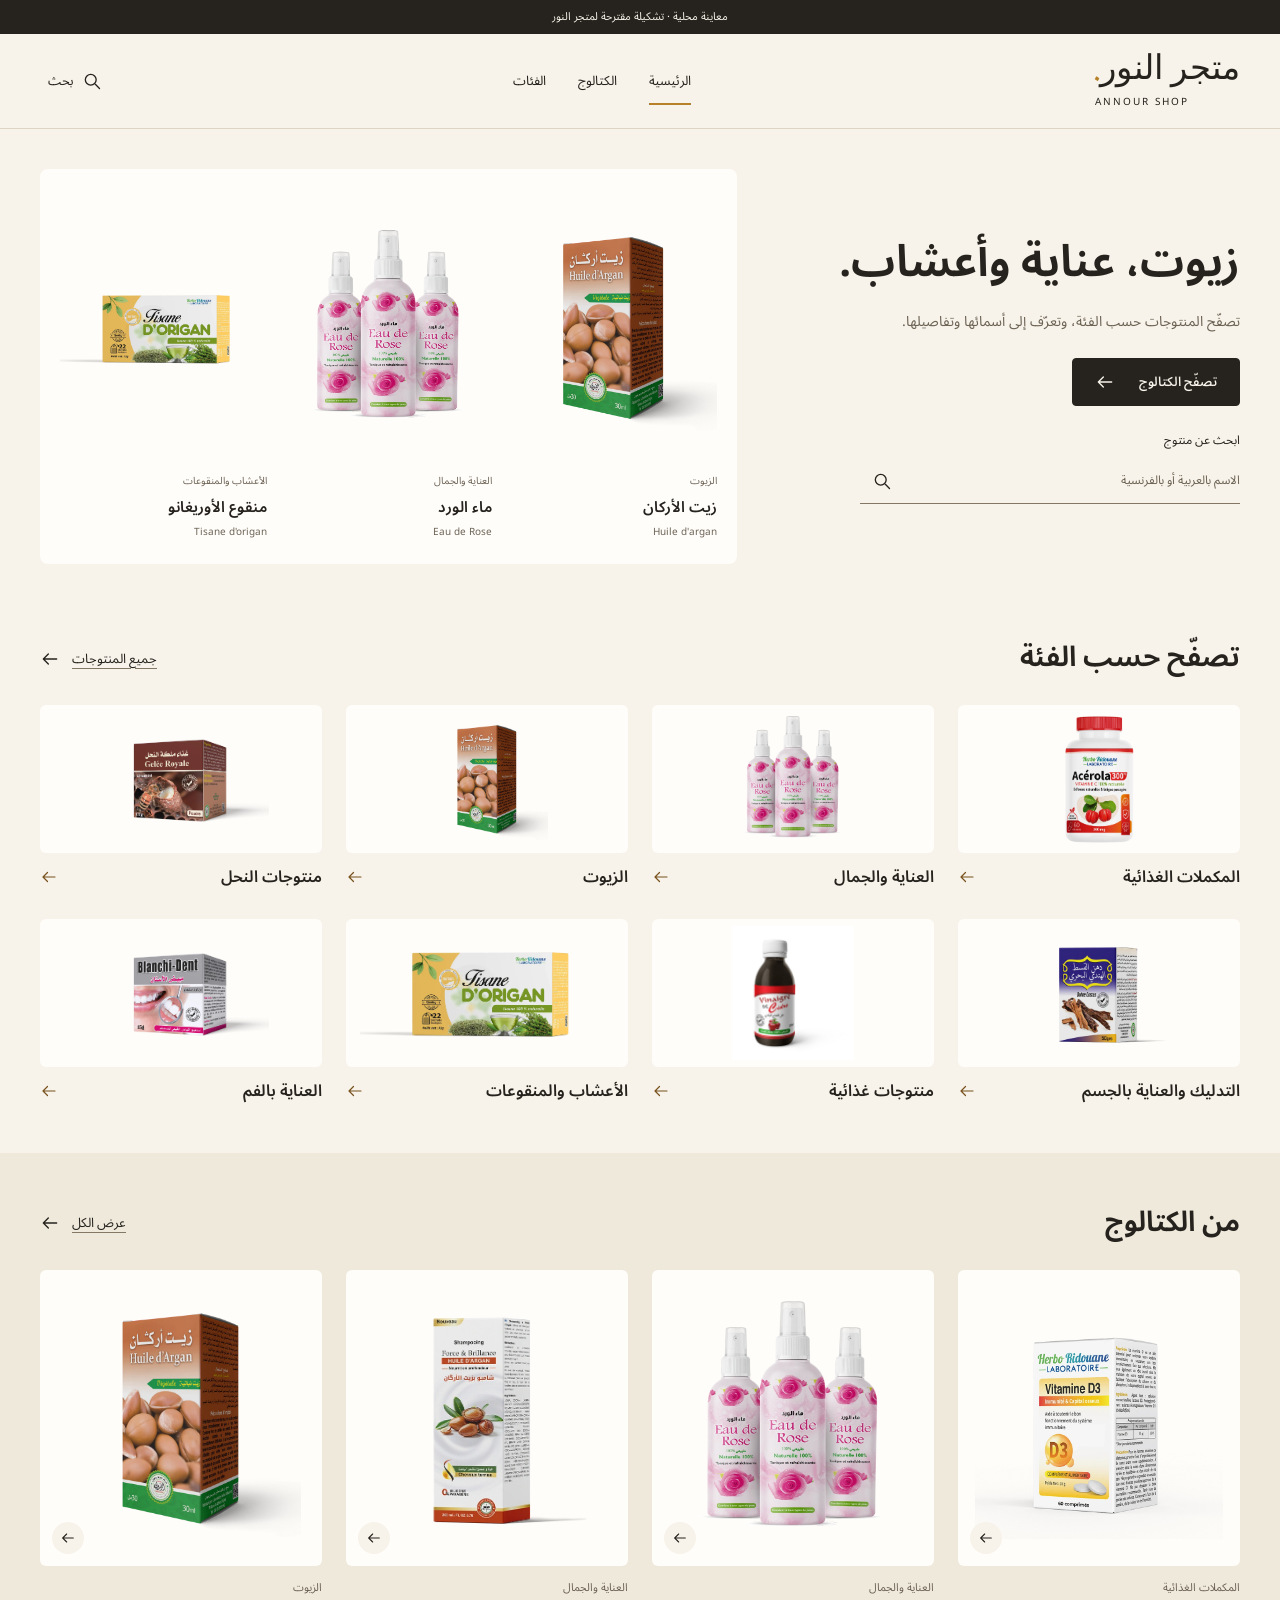
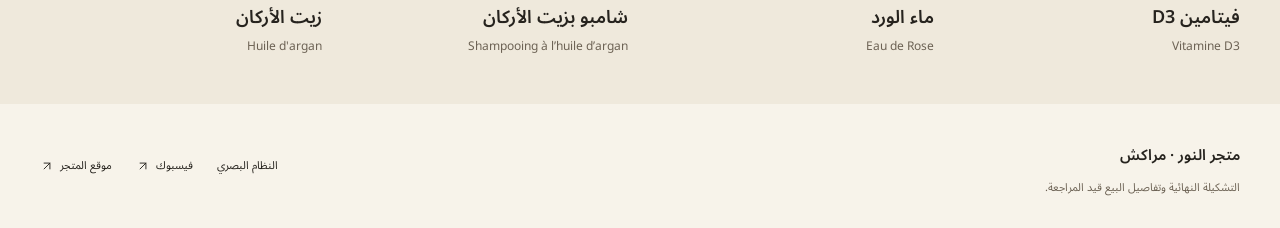
==== index.html @ ec9b0415 "Publish Annour Shop visual preview" ====
<!doctype html>
<html lang="ar" dir="rtl">
<head><meta name="robots" content="noindex,nofollow">
  <meta charset="utf-8"><meta name="viewport" content="width=device-width, initial-scale=1">
  <meta name="description" content="فئات ومنتوجات مقترحة لمتجر النور.">
  <title>متجر النور | الكتالوج</title>
  <link rel="stylesheet" href="styles.css?v=3">
  <script src="data.js?v=3" defer></script><script src="app.js?v=3" defer></script>
</head>
<body>
  <a href="#main" class="skip-link">انتقل إلى المحتوى</a>
  <div class="review-ribbon">معاينة محلية · تشكيلة مقترحة لمتجر النور</div>
  <header class="site-header">
    <div class="header-inner container">
      <a class="wordmark" href="#home" aria-label="متجر النور، الرئيسية"><span>متجر النور<span class="brand-dot">.</span></span><small lang="en" dir="ltr">ANNOUR SHOP</small></a>
      <nav class="desktop-nav" aria-label="التنقل الرئيسي"><a href="#home" data-nav="home">الرئيسية</a><a href="#catalogue/all" data-nav="catalogue">الكتالوج</a><a href="#home/categories">الفئات</a></nav>
      <div class="header-actions"><button class="icon-button search-trigger" type="button" aria-label="ابحث في الكتالوج"><svg viewBox="0 0 24 24" aria-hidden="true"><circle cx="10.5" cy="10.5" r="6.5"/><path d="m16 16 5 5"/></svg><span>بحث</span></button><button class="icon-button menu-toggle" type="button" aria-expanded="false" aria-controls="mobile-nav" aria-label="افتح القائمة"><svg viewBox="0 0 24 24" aria-hidden="true"><path d="M3 7h18M3 12h18M3 17h18"/></svg></button></div>
    </div>
    <nav id="mobile-nav" class="mobile-nav container" aria-label="التنقل على الهاتف" hidden><a href="#home">الرئيسية</a><a href="#catalogue/all">الكتالوج</a><a href="#home/categories">الفئات</a></nav>
  </header>
  <main id="main" tabindex="-1"><div class="container startup"><p role="status">جارٍ تحميل الكتالوج…</p></div></main>
  <footer class="site-footer"><div class="container footer-top"><div><a class="footer-name" href="#home">متجر النور · مراكش</a><p>التشكيلة النهائية وتفاصيل البيع قيد المراجعة.</p></div><nav aria-label="روابط إضافية"><a href="design-system.html">النظام البصري</a><span id="reference-links"></span></nav></div></footer>
  <dialog id="product-dialog" aria-labelledby="dialog-title"><button type="button" class="dialog-close icon-button" aria-label="أغلق تفاصيل المنتوج"><svg viewBox="0 0 24 24" aria-hidden="true"><path d="m6 6 12 12M6 18 18 6"/></svg></button><div id="dialog-content"></div></dialog>
  <noscript><p class="container">يرجى تفعيل JavaScript لاستكشاف الفئات والمنتوجات في هذه المعاينة.</p></noscript>
</body>
</html>
---- styles.css ----
@font-face{font-family:"Noto Naskh Arabic";src:url("assets/fonts/naskh-arabic.woff2") format("woff2");font-display:swap;font-weight:100 900}
@font-face{font-family:"Noto Sans Arabic";src:url("assets/fonts/sans-arabic.woff2") format("woff2");font-display:swap;font-weight:100 900}
@font-face{font-family:"Noto Naskh Arabic";src:url("assets/fonts/naskh-latin.woff2") format("woff2");font-display:swap;font-weight:400 700;unicode-range:U+0000-00FF,U+0131,U+0152-0153,U+02BB-02BC,U+02C6,U+02DA,U+02DC,U+0304,U+0308,U+0329,U+2000-206F,U+20AC,U+2122,U+2191,U+2193,U+2212,U+2215,U+FEFF,U+FFFD}
@font-face{font-family:"Noto Sans Arabic";src:url("assets/fonts/sans-latin.woff2") format("woff2");font-display:swap;font-weight:100 900;unicode-range:U+0000-00FF,U+0131,U+0152-0153,U+02BB-02BC,U+02C6,U+02DA,U+02DC,U+0304,U+0308,U+0329,U+2000-206F,U+20AC,U+2122,U+2191,U+2193,U+2212,U+2215,U+FEFF,U+FFFD}
:root{--paper:#F7F3EA;--surface:#FFFDFA;--ink:#26231E;--gold:#B68128;--gold-text:#78511D;--gold-soft:#EEE0BE;--muted:#6C6254;--border:#DDD4C4;--control-border:#837766;--danger:#9B332D;--success:#376347;--display:"Noto Naskh Arabic",Georgia,serif;--body:"Noto Sans Arabic",Tahoma,sans-serif;--radius:4px;--fast:140ms;--ease-out:cubic-bezier(.23,1,.32,1);--max:1240px}
*{box-sizing:border-box}html{scroll-padding-top:24px;scrollbar-color:var(--control-border) var(--paper)}body{margin:0;background:var(--paper);color:var(--ink);font-family:var(--body);font-size:15px;line-height:1.85}button,input,select{font:inherit}a{color:inherit;text-decoration:none}button,a,input,select{-webkit-tap-highlight-color:transparent}button{cursor:pointer;color:inherit}img{display:block;max-width:100%}h1,h2,h3,p,figure{margin:0}h1,h2,h3{font-family:var(--body);font-weight:650;line-height:1.6;text-wrap:balance}h1{font-size:44px}h2{font-size:28px}h3{font-size:18px}p{color:var(--muted)}svg{width:20px;height:20px;fill:none;stroke:currentColor;stroke-width:1.6;stroke-linecap:round;stroke-linejoin:round;flex-shrink:0}button:focus-visible,a:focus-visible,input:focus-visible,select:focus-visible{outline:3px solid var(--gold-text);outline-offset:4px}#main:focus{outline:none}button:disabled{cursor:not-allowed;opacity:.5}input{caret-color:var(--gold-text)}input::placeholder{color:var(--muted);opacity:1}::selection{background:var(--gold-soft);color:var(--ink)}[hidden]{display:none!important}.container{width:min(var(--max),calc(100% - 80px));margin-inline:auto}.skip-link{position:fixed;top:8px;right:16px;z-index:50;transform:translateY(-160%);padding:12px 24px;background:var(--ink);color:var(--paper)}.skip-link:focus{transform:translateY(0)}.review-ribbon{text-align:center;background:var(--ink);color:var(--paper);font-size:11px;padding:7px 20px}.site-header{border-bottom:1px solid var(--border)}.header-inner{display:flex;align-items:center;justify-content:space-between;gap:32px;min-height:94px}.wordmark{display:inline-flex;flex-direction:column;line-height:1.15;flex-shrink:0}.wordmark>span{font:500 34px/1.2 var(--display)}.brand-dot{color:var(--gold)}.wordmark small{font:10px/1.8 var(--body);letter-spacing:2px;padding-inline-start:2px}.desktop-nav{display:flex;gap:32px;font-size:13px}.desktop-nav a{display:flex;align-items:center;min-height:48px;padding:10px 0;position:relative}.desktop-nav a[aria-current]:after{content:"";position:absolute;inset-inline:0;bottom:0;height:2px;background:var(--gold)}.header-actions{display:flex;gap:8px}.icon-button{border:0;background:transparent;min-width:44px;min-height:44px;display:inline-flex;align-items:center;justify-content:center;gap:8px;padding:8px;border-radius:var(--radius)}.search-trigger{font-size:13px}.menu-toggle{display:none}.mobile-nav{padding-bottom:16px}.mobile-nav a{display:block;min-height:48px;padding:10px 8px;border-top:1px solid var(--border)}.latin{font-family:var(--body);direction:ltr}.button{display:inline-flex;align-items:center;justify-content:center;gap:24px;min-height:48px;padding:10px 22px;border:1px solid var(--ink);border-radius:var(--radius);background:var(--ink);color:var(--paper);font-size:13px;font-weight:550}.button.gold{background:var(--gold);border-color:var(--gold);color:var(--ink)}.button.secondary{background:transparent;color:var(--ink);border-color:var(--control-border)}.text-link{display:inline-flex;gap:12px;align-items:center;padding-block:8px;font-size:13px;min-height:44px;text-decoration:underline;text-decoration-color:var(--control-border);text-underline-offset:5px}.hero{display:grid;grid-template-columns:.85fr 1.3fr;gap:48px;align-items:center;padding-block:40px 44px}.hero-copy>p{max-width:400px;margin:14px 0 22px;font-size:14px;line-height:1.9}.hero-copy h1{max-width:440px;line-height:1.5}.home-search{max-width:380px;margin-top:24px}.home-search label{display:block;font-size:12px;margin-bottom:7px}.home-search-control{display:flex;border-bottom:1px solid var(--control-border)}.home-search input{width:100%;min-width:0;border:0;background:transparent;padding:9px 0;color:var(--ink);font-size:12px;min-height:44px}.home-search-control .icon-button{flex-shrink:0}.product-shelf{display:grid;grid-template-columns:repeat(3,minmax(0,1fr));gap:18px;align-self:stretch;align-items:center;background:var(--surface);padding:24px 20px;border-radius:8px}.product-shelf .product-image{background:transparent;aspect-ratio:1/1.3}.product-shelf .product-image img{width:100%;height:100%;max-height:245px}.product-shelf .product-card h3{font-size:15px;font-weight:600}.product-shelf .product-label{font-size:10px;margin-top:10px}.product-shelf .product-card .latin{font-size:10px}.product-shelf .product-open{display:none}.section{padding-block:48px}.category-section{padding-top:28px}.section-heading{display:flex;align-items:center;justify-content:space-between;gap:24px;margin-bottom:24px}.category-grid{display:grid;grid-template-columns:repeat(4,minmax(0,1fr));gap:28px 24px}.category-tile{min-width:0;display:block}.category-image{height:148px;background:var(--surface);overflow:hidden;border-radius:6px;display:flex;justify-content:center;align-items:center}.category-image img{width:90%;height:90%;object-fit:contain}.category-title{display:flex;align-items:flex-start;justify-content:space-between;gap:12px;margin-top:10px}.category-title h3{font-size:16px;line-height:1.75;font-weight:600;text-wrap:initial}.category-title svg{width:18px;height:18px;margin-top:5px;color:var(--gold-text)}.featured-section{background:#EFE9DC}.product-grid{display:grid;grid-template-columns:repeat(4,minmax(0,1fr));gap:30px 24px}.product-card{min-width:0}.product-card>a{display:block;height:100%;border-radius:4px}.product-image{position:relative;display:flex;align-items:center;justify-content:center;background:var(--surface);aspect-ratio:1/1.05;border-radius:6px;overflow:hidden}.product-image img{width:88%;height:88%;object-fit:contain}.product-open{position:absolute;bottom:12px;left:12px;display:grid;place-items:center;width:32px;height:32px;background:var(--paper);border-radius:50%}.product-open svg{width:16px;height:16px}.product-label{font-size:11px;color:var(--muted);margin:12px 0 4px}.product-card h3{font-size:18px;line-height:1.7;font-weight:600}.product-card .latin{font-size:12px;color:var(--muted);line-height:1.6;margin-top:4px;display:block;text-align:right}.site-footer{padding-block:30px}.footer-top{display:flex;align-items:center;justify-content:space-between;gap:30px}.footer-name{display:inline-flex;align-items:center;min-height:44px;font-size:15px;font-weight:600}.footer-top p{font-size:11px}.footer-top nav,.footer-top #reference-links{display:flex;align-items:center;flex-wrap:wrap;gap:24px}.footer-top nav a{display:inline-flex;gap:6px;min-height:44px;align-items:center;font-size:11px}.footer-top nav svg{width:14px;height:14px}.footer-bottom{padding-block:20px;display:flex;justify-content:space-between;gap:24px;font-size:11px;color:var(--muted)}.footer-bottom a{min-height:44px;display:inline-flex;align-items:center}.breadcrumb{font-size:12px;color:var(--muted);display:flex;gap:10px;flex-wrap:wrap;padding-top:20px}.breadcrumb a,.breadcrumb span{min-height:44px;display:flex;align-items:center}.catalogue-heading{display:grid;grid-template-columns:1fr auto;gap:32px;align-items:center;padding-block:12px 32px}.catalogue-heading h1{font-size:36px}.catalogue-heading .latin{color:var(--muted);font-size:16px;margin-top:4px}.catalogue-heading .latin:empty{display:none}.catalogue-heading p{font-size:13px;max-width:600px;margin-top:12px}.catalogue-count{font:600 28px/1.4 var(--body);color:var(--ink);text-align:center;font-variant-numeric:tabular-nums}.catalogue-count small{display:block;font:11px/2 var(--body);color:var(--muted);margin-top:4px}.catalogue-layout{display:grid;grid-template-columns:205px minmax(0,1fr);gap:40px;padding-bottom:56px}.mobile-category-field{display:none}.category-sidebar{padding-top:8px}.sidebar-label{font-size:12px;margin-bottom:12px;color:var(--muted)}.category-sidebar a{display:flex;justify-content:space-between;align-items:center;gap:8px;min-height:48px;font-size:12px;padding:9px 10px;border-radius:4px;margin-bottom:4px}.category-sidebar a[aria-current]{background:var(--gold-soft);font-weight:600}.category-sidebar small{font-size:11px;color:var(--muted);font-variant-numeric:tabular-nums}.catalogue-toolbar{display:flex;align-items:end;gap:12px;padding-bottom:20px;border-bottom:1px solid var(--border)}.search-field{flex:1;position:relative}.search-field label{display:block;font-size:12px;margin-bottom:7px;color:var(--muted)}.search-field input{width:100%;min-height:48px;border:1px solid var(--control-border);background:var(--surface);border-radius:4px;padding:10px 15px 10px 44px;font-size:13px;color:var(--ink)}.search-field svg{position:absolute;left:14px;bottom:14px;width:20px;height:20px}.results-line{display:flex;align-items:center;justify-content:space-between;gap:18px;margin:18px 0;font-size:11px;color:var(--muted);font-variant-numeric:tabular-nums}.filter-chips{display:flex;gap:8px;flex-wrap:wrap;margin:20px 0 24px}.chip{border:1px solid var(--control-border);background:transparent;border-radius:4px;min-height:44px;padding:7px 16px;font-size:12px}.chip[aria-pressed=true]{background:var(--ink);color:var(--paper);border-color:var(--ink)}.catalogue-products{grid-template-columns:repeat(3,minmax(0,1fr))}.empty-state{text-align:center;padding:44px 24px;background:#EFE9DC;border-radius:6px}.empty-state h2{font-size:23px}.empty-state p{margin:12px auto 24px;font-size:13px;max-width:400px}.image-missing{display:flex;align-items:center;justify-content:center;text-align:center;color:var(--muted);font-size:12px;padding:24px;min-height:140px;background:#EEE8DC}.image-missing:before{content:"الصورة غير متاحة"}.image-missing .product-open{display:none}[data-image-state=loading]{background-color:#EEE8DC}dialog{border:0;border-radius:8px;padding:0;max-width:860px;width:calc(100% - 40px);max-height:88vh;overflow:auto;background:var(--paper);color:var(--ink);box-shadow:0 24px 80px rgb(38 35 30 / .18)}dialog::backdrop{background:rgb(38 35 30 / .55)}.dialog-close{position:absolute;top:12px;left:12px;z-index:2;background:var(--paper);border-radius:50%}.dialog-grid{display:grid;grid-template-columns:1fr 1fr}.dialog-image{background:var(--surface);display:flex;align-items:center;justify-content:center;min-height:440px;padding:32px}.dialog-image img{width:100%;max-height:400px;object-fit:contain}.dialog-copy{padding:64px 32px 36px;align-self:center}.dialog-category-name{font-size:12px;margin-bottom:12px}.dialog-copy h2{font-size:28px}.dialog-copy .latin{display:block;color:var(--muted);font-size:14px;line-height:1.6;margin:12px 0 24px;text-align:right}.dialog-copy p{font-size:13px}.detail-rule{margin:24px 0;padding-top:16px;border-top:1px solid var(--border);font-size:12px;display:flex;gap:12px;justify-content:space-between}.startup{min-height:60vh;display:grid;place-items:center}.ds-hero{padding-block:44px;border-bottom:1px solid var(--border)}.ds-hero h1{font-size:36px}.ds-hero>p{max-width:650px;margin-top:16px;font-size:14px}.ds-section{padding-block:40px;border-bottom:1px solid var(--border);display:grid;grid-template-columns:190px minmax(0,1fr);gap:48px}.ds-section h2{font-size:24px}.ds-section>div>p{font-size:13px;margin:12px 0}.swatches{display:grid;grid-template-columns:repeat(5,minmax(0,1fr));gap:12px}.swatch-block{height:100px;border-radius:4px}.swatch span{display:block;font-size:11px;margin-top:8px}.swatch code{font:12px/1.8 var(--body);color:var(--muted);direction:ltr;unicode-bidi:isolate;display:inline-block}.specimen-row{display:flex;gap:16px;flex-wrap:wrap;align-items:center;margin:16px 0}.type-specimen{border-bottom:1px solid var(--border);padding:16px 0}.type-specimen small{font-size:11px;color:var(--muted);display:block;margin-bottom:10px}.type-hero{font-size:40px;font-weight:650;line-height:1.5}.token-table{width:100%;border-collapse:collapse;font-size:12px;text-align:right}.token-table td,.token-table th{border-bottom:1px solid var(--border);padding:12px 8px;vertical-align:top}.token-table th{font-weight:600}.ds-product{max-width:240px}.status-note{background:var(--gold-soft);padding:16px 20px;font-size:12px;border-radius:4px}.error-note{color:var(--danger);background:#F4E3DC}.spacing-scale{display:flex;gap:12px;align-items:end;direction:ltr;flex-wrap:wrap}.spacing-scale div{background:var(--gold-soft);min-width:24px;text-align:center;font:11px/2 var(--body)}.ds-grid-two{display:grid;grid-template-columns:1fr 1fr;gap:30px}.ds-caption{font-size:12px!important}.loading-sample{height:140px;display:grid;place-items:center;background:#EEE8DC;color:var(--muted);font-size:12px;border-radius:6px}.state-focus{outline:3px solid var(--gold-text);outline-offset:4px}.state-hover{background:#443D32}.ds-rules{margin:12px 0;padding-inline-start:20px;font-size:13px;color:var(--muted)}.ds-rules li+li{margin-top:8px}
@media(hover:hover) and (pointer:fine){.button,.icon-button,.chip,.product-card>a,.category-tile{transition:transform var(--fast) var(--ease-out)}.button:hover{background:#443D32}.button.gold:hover{background:#CA9845}.button.secondary:hover,.chip:not([aria-pressed=true]):hover,.icon-button:hover{background:var(--gold-soft)}.button:active:not(:disabled),.icon-button:active:not(:disabled),.chip:active:not(:disabled){transform:scale(.97)}.product-card>a:active,.category-tile:active{transform:scale(.985)}.product-card>a:hover h3,.category-tile:hover h3{text-decoration:underline;text-decoration-color:var(--gold-text);text-underline-offset:5px}.text-link:hover,.footer-top a:hover,.desktop-nav a:hover{color:var(--gold-text)}}
body.keyboard-input *{transition:none!important}body.keyboard-input .button:active,body.keyboard-input .icon-button:active,body.keyboard-input .chip:active,body.keyboard-input .product-card>a:active,body.keyboard-input .category-tile:active{transform:none}
@media(max-width:1000px){.container{width:calc(100% - 48px)}.hero{gap:28px;grid-template-columns:.85fr 1.15fr}.hero h1{font-size:38px}.product-shelf{gap:12px;padding:20px 14px}.product-shelf .product-card h3{font-size:13px}.product-shelf .product-image{aspect-ratio:1/1.5}.category-grid{gap:24px 18px}.category-title h3{font-size:14px}.category-image{height:128px}.catalogue-layout{grid-template-columns:180px minmax(0,1fr);gap:24px}.catalogue-products{grid-template-columns:repeat(2,minmax(0,1fr))}.ds-section{grid-template-columns:160px minmax(0,1fr);gap:28px}.product-grid{gap:26px 18px}}
@media(max-width:760px){.desktop-nav{display:none}.menu-toggle{display:flex}.header-inner{min-height:84px}.hero{grid-template-columns:1fr;gap:28px;padding-block:28px 32px}.hero-copy{max-width:520px}.hero-copy h1{font-size:36px;max-width:none}.hero-copy>p{max-width:500px}.home-search{max-width:100%;margin-top:20px}.product-shelf{padding:16px;gap:18px}.product-shelf .product-image{aspect-ratio:1/1;max-height:190px}.product-shelf .product-card h3{font-size:15px}.category-grid{grid-template-columns:repeat(2,minmax(0,1fr))}.category-image{height:154px}.category-title h3{font-size:16px}.product-grid{grid-template-columns:repeat(2,minmax(0,1fr))}.footer-top{align-items:flex-start;flex-direction:column;gap:16px}.ds-section{grid-template-columns:1fr;gap:20px}.catalogue-layout{display:flex;flex-direction:column;gap:24px}.category-sidebar{display:none}.mobile-category-field{display:block}.mobile-category-field label{display:block;font-size:12px;color:var(--muted);margin-bottom:7px}.mobile-category-field select{width:100%;min-height:48px;padding:10px 12px;border:1px solid var(--control-border);border-radius:var(--radius);background:var(--surface);color:var(--ink);font-size:13px}.catalogue-heading h1{font-size:30px}.swatch-block{height:90px}}
@media(max-width:480px){.container{width:calc(100% - 32px)}.review-ribbon{font-size:9px;padding:7px 12px}.header-inner{min-height:76px;gap:16px}.wordmark>span{font-size:29px}.wordmark small{font-size:8px}.header-actions{gap:2px}.search-trigger span{display:none}.hero{padding-top:24px;gap:24px}.hero-copy h1{font-size:32px;line-height:1.6}.hero-copy>p{font-size:13px;margin:10px 0 18px;line-height:1.9}.hero-copy .button{min-height:46px}.home-search{margin-top:18px}.home-search label{font-size:11px;margin-bottom:3px}.home-search input{font-size:11px}.product-shelf{padding:14px 10px;gap:9px}.product-shelf .product-image{aspect-ratio:1/1.25;max-height:150px}.product-shelf .product-label{display:none}.product-shelf .product-card h3{font-size:14px;margin-top:10px;line-height:1.7}.product-shelf .product-card .latin{font-size:11px;line-height:1.5;margin-top:4px}.section{padding-block:32px}.category-section{padding-top:12px}.section-heading{gap:12px;margin-bottom:18px}.section-heading h2{font-size:22px}.section-heading .text-link{font-size:11px;white-space:nowrap;gap:6px}.section-heading svg{width:16px;height:16px}.category-grid{gap:24px 14px}.category-image{height:136px}.category-title{gap:8px;margin-top:8px}.category-title h3{font-size:14px}.category-title svg{width:16px;height:16px;margin-top:4px}.product-grid{gap:24px 14px}.product-card h3{font-size:15px}.product-card .latin{font-size:11px}.product-label{font-size:10px}.product-image{aspect-ratio:1/1.15}.product-open{bottom:8px;left:8px;width:28px;height:28px}.site-footer{padding-block:24px}.footer-top nav,.footer-top #reference-links{gap:18px}.breadcrumb{padding-top:12px;font-size:11px}.catalogue-heading{gap:20px;padding-top:8px;padding-bottom:20px}.catalogue-heading h1{font-size:28px}.catalogue-heading p{font-size:12px}.catalogue-heading .latin{font-size:13px}.catalogue-count{font-size:24px}.catalogue-count small{font-size:9px}.catalogue-toolbar{gap:8px}.catalogue-toolbar>.button{padding-inline:12px;font-size:11px;white-space:nowrap}.search-field label{font-size:11px}.search-field input{font-size:11px;padding-right:11px}.filter-chips{gap:7px;margin-top:15px;margin-bottom:18px}.chip{padding-inline:12px;font-size:11px}.results-line{font-size:10px;margin-block:14px}.empty-state{padding:32px 18px}.empty-state h2{font-size:21px}.empty-state p{font-size:12px}.dialog-grid{grid-template-columns:1fr}.dialog-image{min-height:0;height:265px;padding:26px}.dialog-image img{height:100%}.dialog-copy{padding:24px}.dialog-copy h2{font-size:24px}.dialog-copy .latin{font-size:13px;margin:12px 0 18px}.dialog-copy p{font-size:12px}.detail-rule{margin:18px 0}.ds-hero{padding-block:32px}.ds-hero h1{font-size:29px}.ds-hero>p{font-size:13px}.ds-section{padding-block:28px}.ds-section h2{font-size:23px}.swatches{grid-template-columns:repeat(3,minmax(0,1fr))}.swatch-block{height:80px}.ds-grid-two{grid-template-columns:1fr}.token-table{font-size:11px}.token-table td,.token-table th{padding:10px 4px}.specimen-row{gap:12px}.specimen-row .button{font-size:12px;padding-inline:16px}.type-hero{font-size:32px}.footer-bottom{flex-wrap:wrap}}
@media(prefers-reduced-motion:reduce){*,*:before,*:after{transition:none!important;animation:none!important;scroll-behavior:auto!important}}
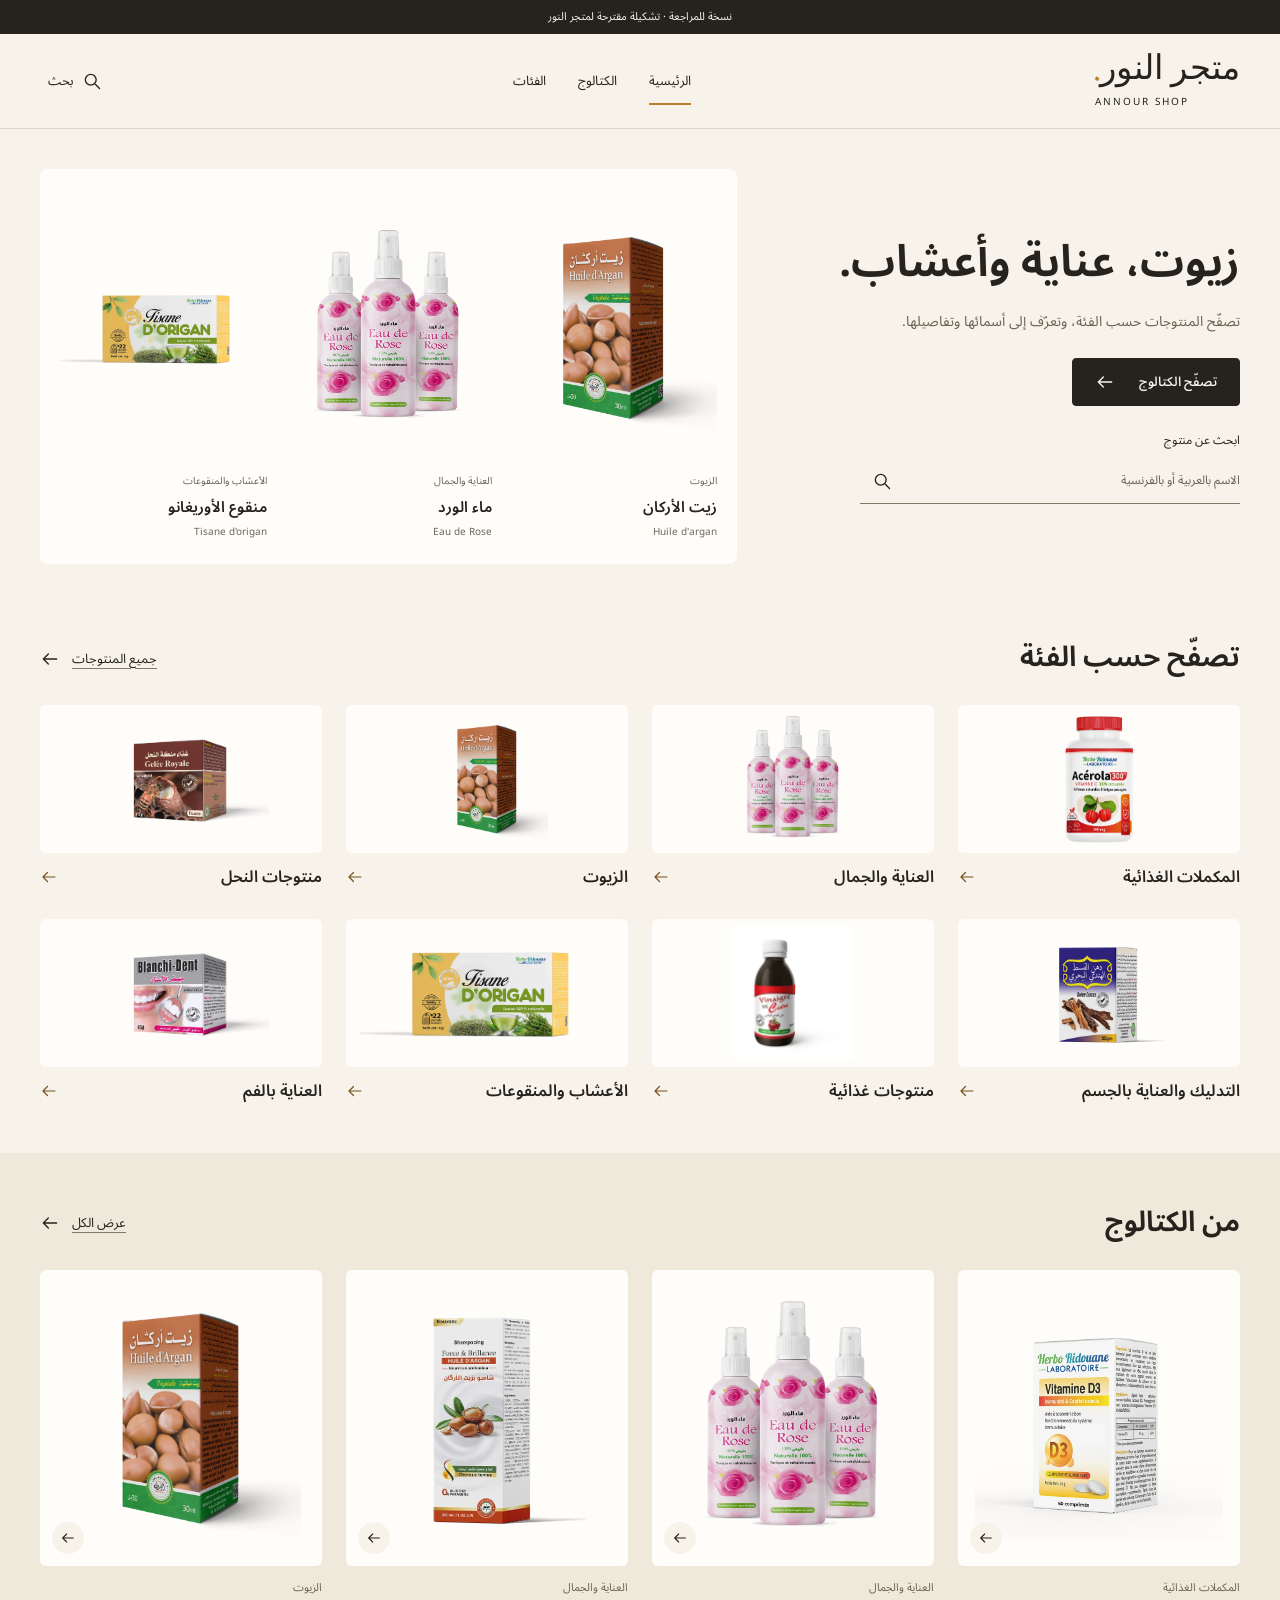
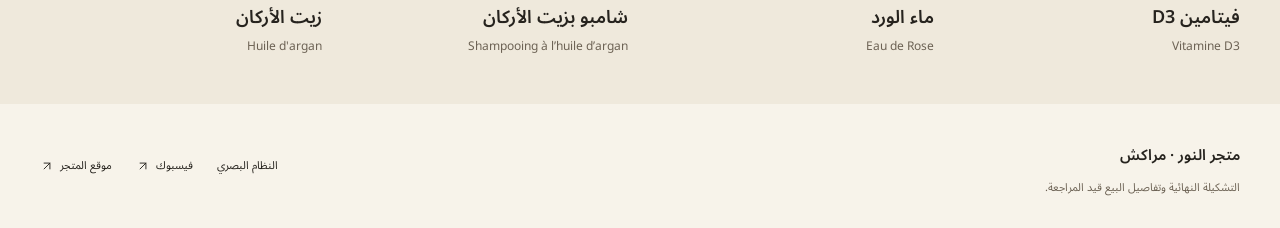
==== commit c4b24384: "Label hosted pages as review copies" ====
--- a/index.html
+++ b/index.html
@@ -9,7 +9,7 @@
 </head>
 <body>
   <a href="#main" class="skip-link">انتقل إلى المحتوى</a>
-  <div class="review-ribbon">معاينة محلية · تشكيلة مقترحة لمتجر النور</div>
+  <div class="review-ribbon">نسخة للمراجعة · تشكيلة مقترحة لمتجر النور</div>
   <header class="site-header">
     <div class="header-inner container">
       <a class="wordmark" href="#home" aria-label="متجر النور، الرئيسية"><span>متجر النور<span class="brand-dot">.</span></span><small lang="en" dir="ltr">ANNOUR SHOP</small></a>
